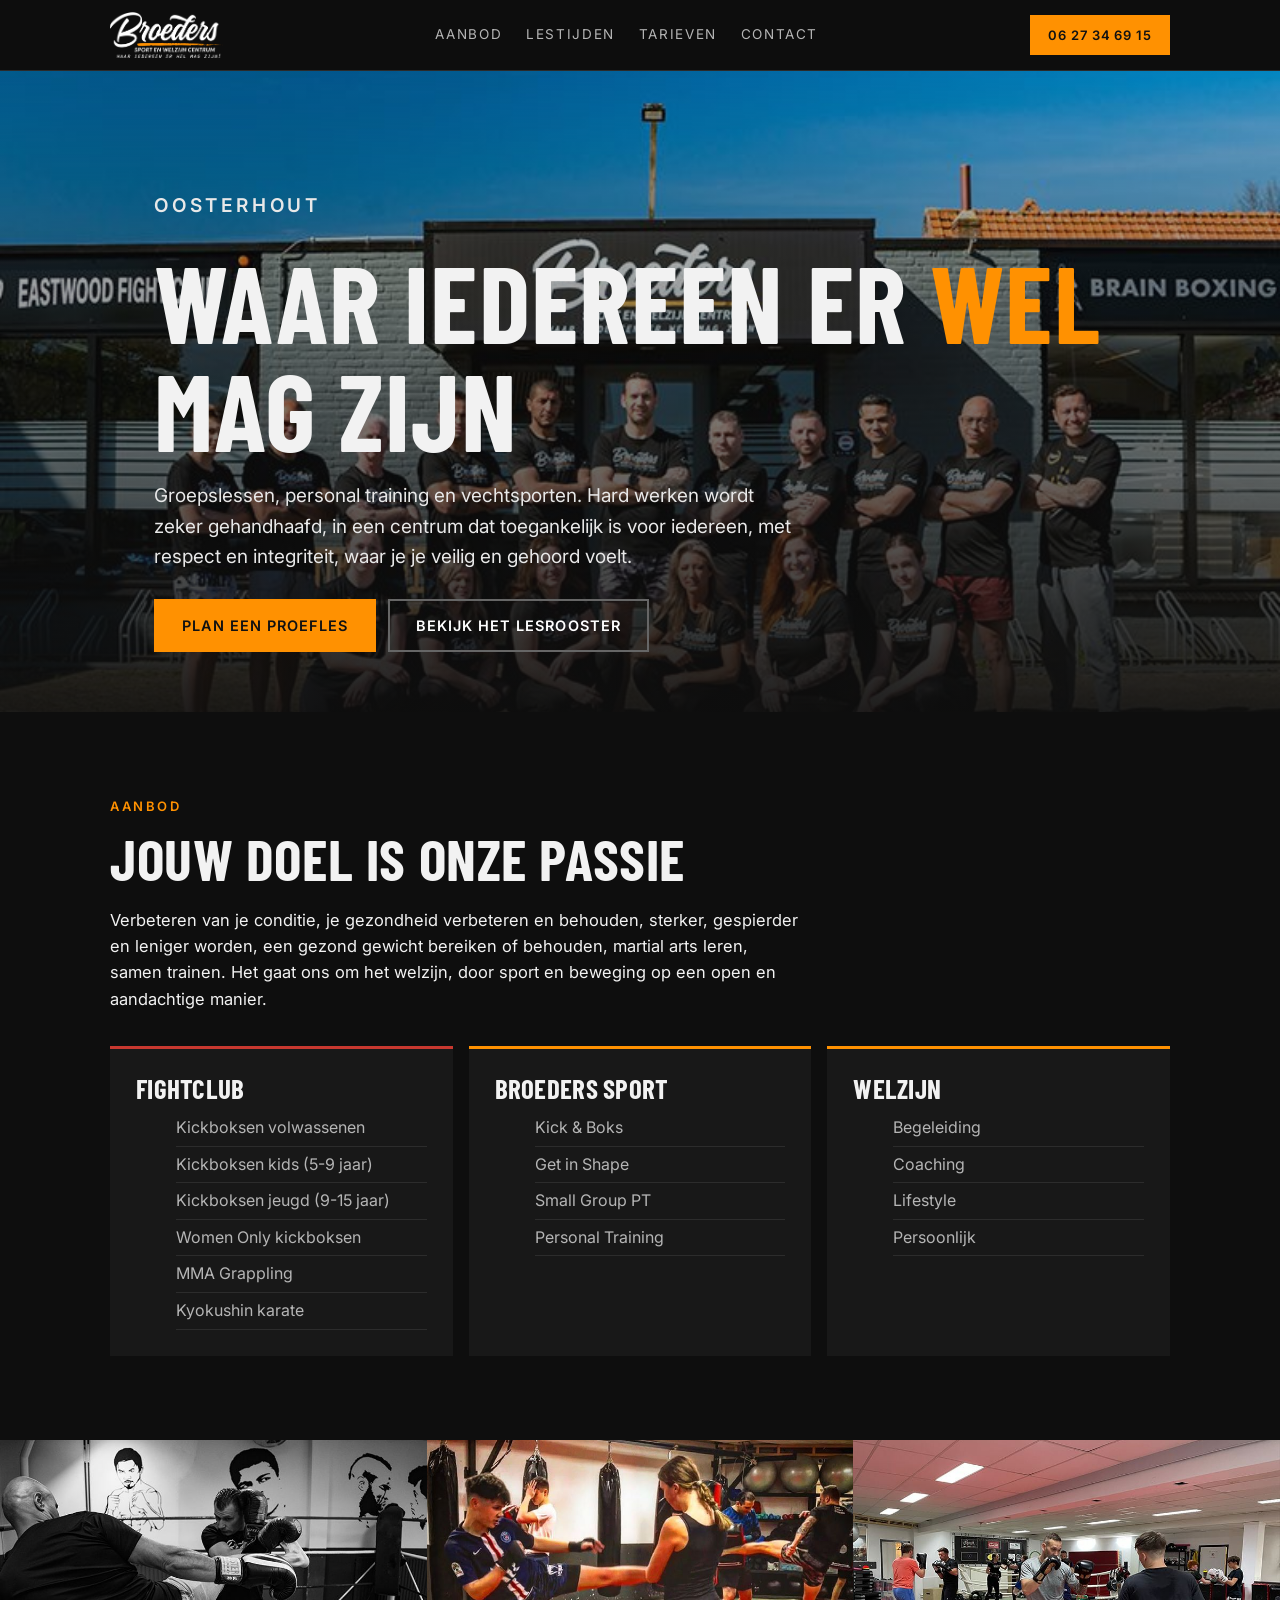
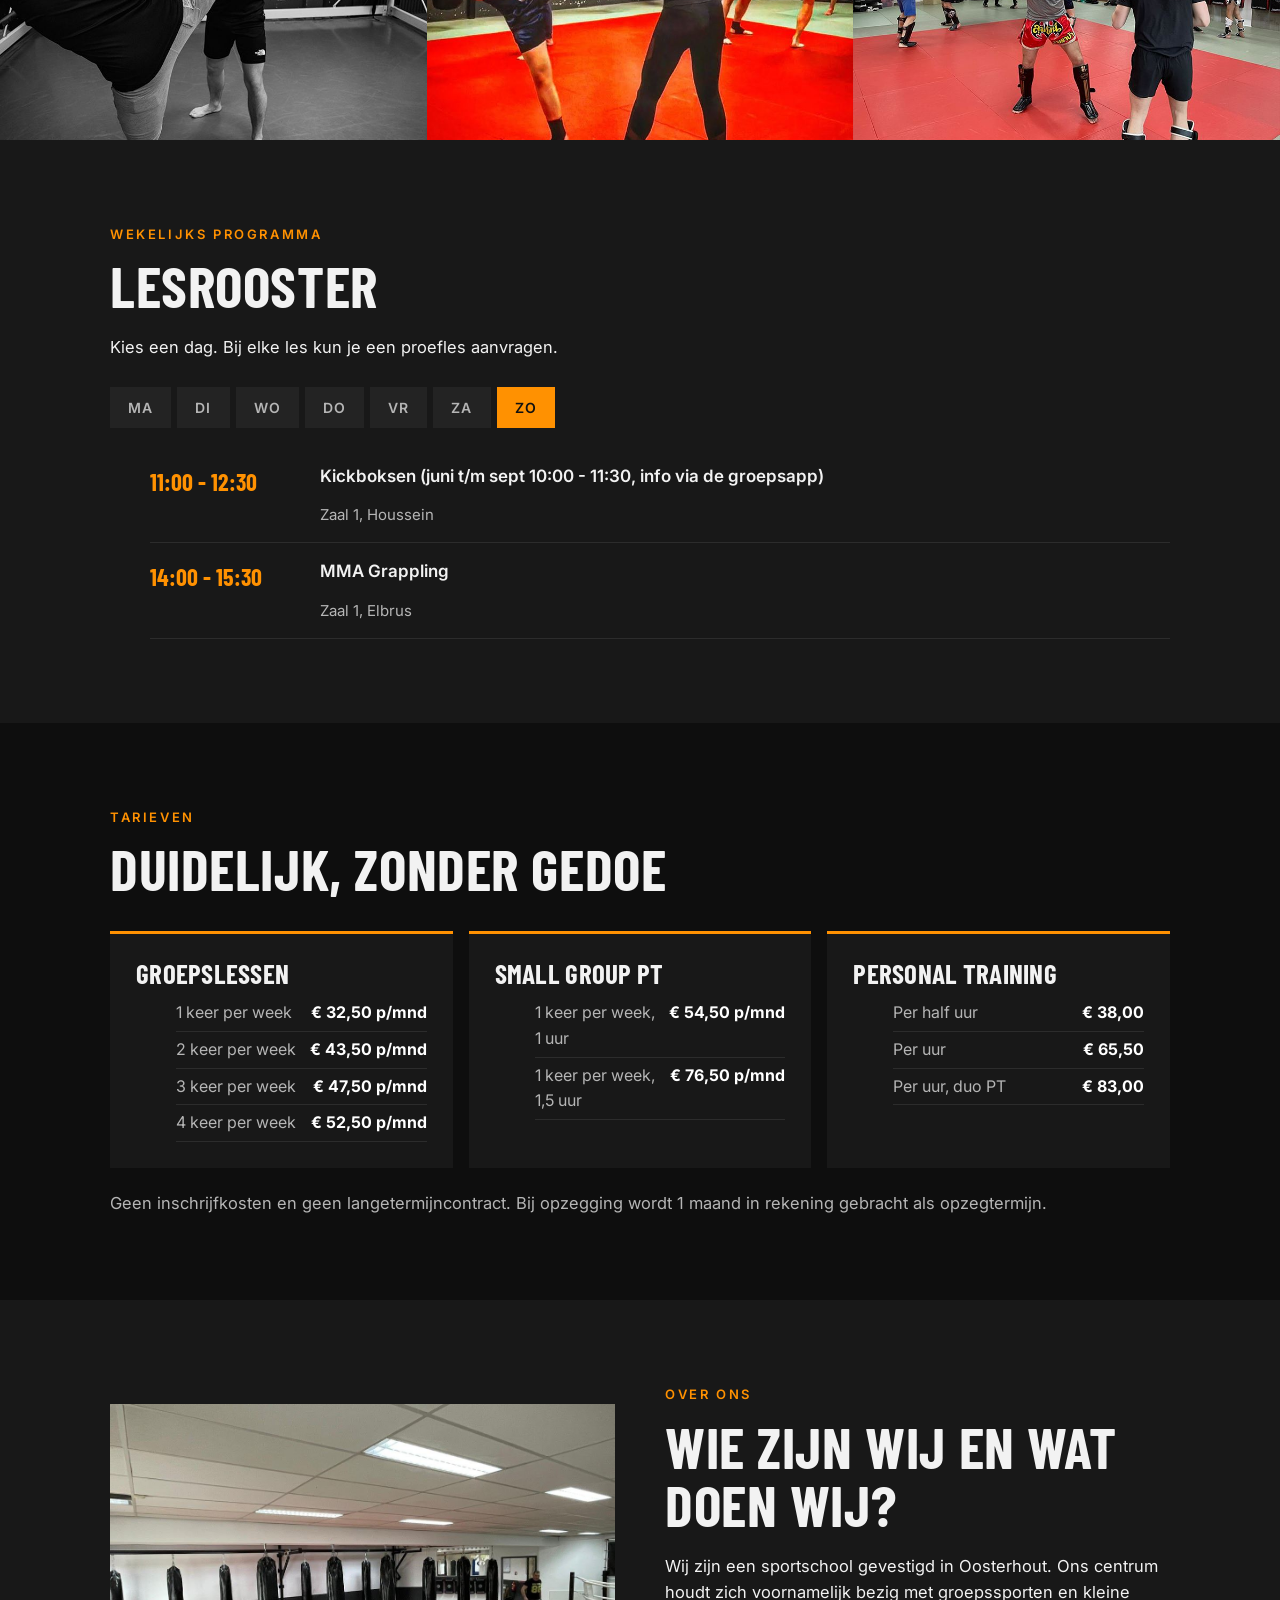
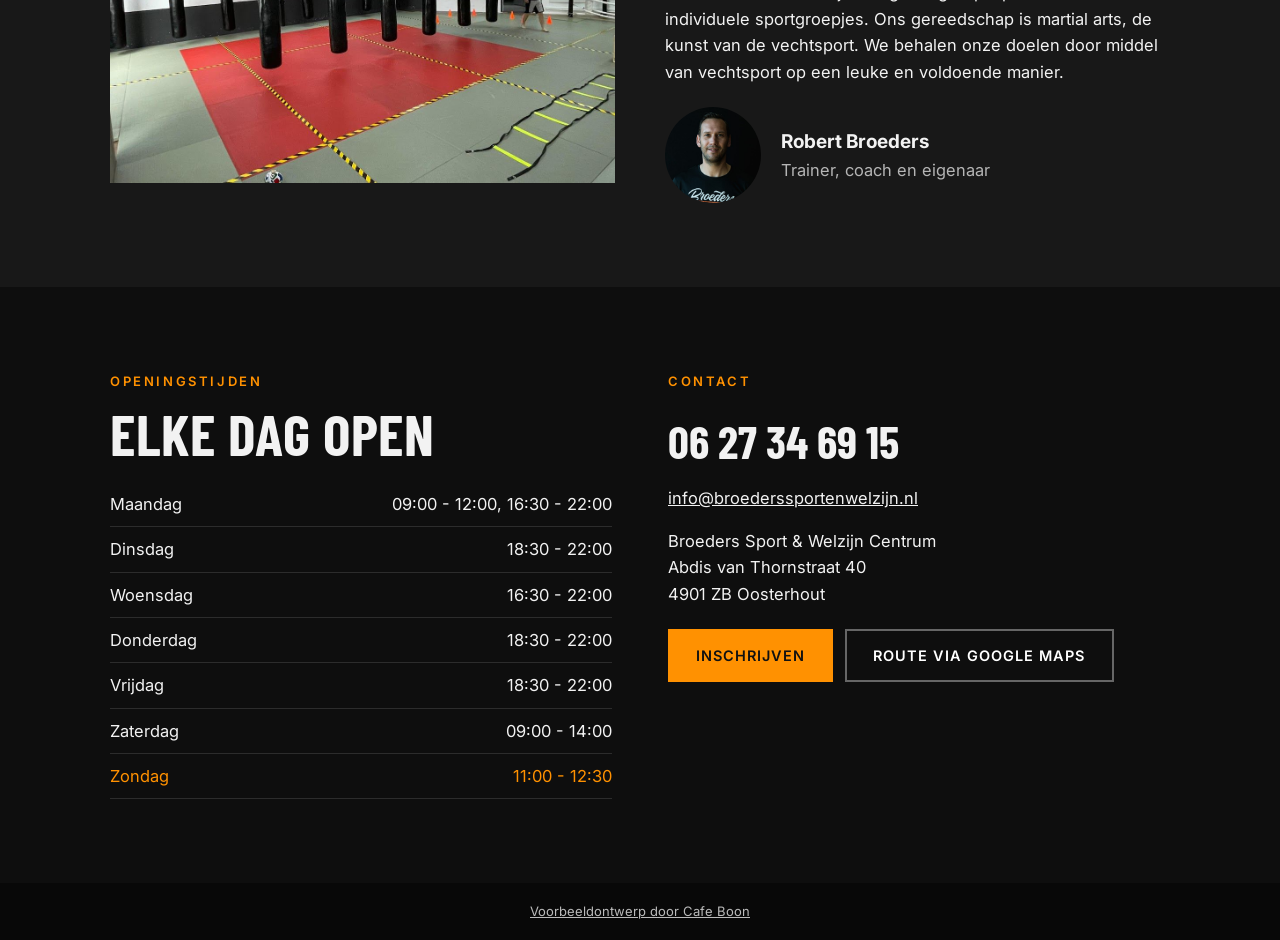
==== index.html @ d7dec356 "Voorbeeldwebsite Broeders Sport & Welzijn" ====
<!doctype html>
<html lang="nl">
<head>
<meta charset="utf-8">
<meta name="viewport" content="width=device-width,initial-scale=1">
<title>Broeders Sport en Welzijn Centrum | Sportschool in Oosterhout</title>
<meta name="description" content="Broeders Sport en Welzijn Centrum in Oosterhout. Kickboksen, MMA grappling, Kyokushin karate, Get in Shape en personal training. Bekijk het lesrooster en de tarieven en plan een proefles.">
<meta name="robots" content="noindex">
<link rel="icon" type="image/png" href="images/favicon.png">
<meta property="og:title" content="Broeders Sport en Welzijn Centrum">
<meta property="og:description" content="Waar iedereen er wel mag zijn.">
<meta property="og:image" content="https://broederssportenwelzijn.cafeboon.com/images/team.jpg">
<meta property="og:type" content="website">
<link rel="preconnect" href="https://fonts.googleapis.com"><link rel="preconnect" href="https://fonts.gstatic.com" crossorigin>
<link href="https://fonts.googleapis.com/css2?family=Barlow+Condensed:wght@700&family=Inter:wght@400;600&display=swap" rel="stylesheet">
<link rel="stylesheet" href="style.css">
</head>
<body class="nojs">
<header><div class="wrap">
<a href="#"><img src="images/logo.png" alt="Broeders sport en welzijn centrum"></a>
<nav><a href="#aanbod">Aanbod</a><a href="#lestijden">Lestijden</a><a href="#tarieven">Tarieven</a><a href="#contact">Contact</a></nav>
<a class="btn" href="tel:0627346915" style="padding:8px 16px;font-size:13px">06 27 34 69 15</a>
</div></header>

<div class="hero"><div class="wrap">
<p class="k">Oosterhout</p>
<h1>Waar iedereen er <em>wel</em> mag zijn</h1>
<p>Groepslessen, personal training en vechtsporten. Hard werken wordt zeker gehandhaafd, in een centrum dat toegankelijk is voor iedereen, met respect en integriteit, waar je je veilig en gehoord voelt.</p>
<div class="cta"><a class="btn" href="https://broederssportenwelzijn.nl/proefles/" target="_blank" rel="noopener">Plan een proefles</a><a class="btn o" href="#lestijden">Bekijk het lesrooster</a></div>
</div></div>

<section id="aanbod"><div class="wrap">
<p class="k">Aanbod</p>
<h2>Jouw doel is onze passie</h2>
<p style="max-width:42em">Verbeteren van je conditie, je gezondheid verbeteren en behouden, sterker, gespierder en leniger worden, een gezond gewicht bereiken of behouden, martial arts leren, samen trainen. Het gaat ons om het welzijn, door sport en beweging op een open en aandachtige manier.</p>
<div class="grid3">
<div class="card red"><h3>Fightclub</h3><ul><li>Kickboksen volwassenen</li><li>Kickboksen kids (5-9 jaar)</li><li>Kickboksen jeugd (9-15 jaar)</li><li>Women Only kickboksen</li><li>MMA Grappling</li><li>Kyokushin karate</li></ul></div>
<div class="card"><h3>Broeders Sport</h3><ul><li>Kick &amp; Boks</li><li>Get in Shape</li><li>Small Group PT</li><li>Personal Training</li></ul></div>
<div class="card"><h3>Welzijn</h3><ul><li>Begeleiding</li><li>Coaching</li><li>Lifestyle</li><li>Persoonlijk</li></ul></div>
</div>
</div></section>

<div class="photos"><img src="images/actie.jpg" alt="Kickboksen training" loading="lazy"><img src="images/les.jpg" alt="Groepsles op de rode mat" loading="lazy"><img src="images/zakken.jpg" alt="De zaal met bokszakken" loading="lazy"></div>

<section class="alt" id="lestijden"><div class="wrap">
<p class="k">Wekelijks programma</p>
<h2>Lesrooster</h2>
<p>Kies een dag. Bij elke les kun je een proefles aanvragen.</p>
<div class="tabs" id="tabs"><button data-d="1">Ma</button><button data-d="2">Di</button><button data-d="3">Wo</button><button data-d="4">Do</button><button data-d="5">Vr</button><button data-d="6">Za</button><button data-d="0">Zo</button></div>
<div id="days">
<div class="day" data-d="1"><h3>Maandag</h3><ul><li><b>09:00 - 10:00</b><span class="pg">Get in Shape</span><span class="m">Zaal 1, Stefan</span></li><li><b>16:30 - 17:15</b><span class="pg">Weerbaarheid kickboksen kids (5-9 jaar)</span><span class="m">Zaal 1, Robert</span></li><li><b>17:30 - 18:30</b><span class="pg">Kickboksen jeugd (9-14 jaar)</span><span class="m">Zaal 1, Mitchell</span></li><li><b>18:45 - 19:45</b><span class="pg">Get in Shape</span><span class="m">Zaal 1, Robert, Mitchell</span></li><li><b>20:00 - 21:30</b><span class="pg">Kickboksen volwassenen</span><span class="m">Zaal 1, Robert</span></li></ul></div>
<div class="day" data-d="2"><h3>Dinsdag</h3><ul><li><b>18:45 - 19:45</b><span class="pg">Kyokushin karate kumite</span><span class="m">Zaal 1, Kees, Robert</span></li><li><b>19:00 - 20:30</b><span class="pg">MMA Grappling</span><span class="m">Zaal 3, Elbrus</span></li><li><b>20:00 - 21:00</b><span class="pg">Women Only kickboksen</span><span class="m">Zaal 1, Carly</span></li><li><b>20:00 - 21:00</b><span class="pg">Kick &amp; Boks</span><span class="m">Zaal 2, Remco</span></li></ul></div>
<div class="day" data-d="3"><h3>Woensdag</h3><ul><li><b>16:30 - 17:15</b><span class="pg">Weerbaarheid kickboksen kids (5-9 jaar)</span><span class="m">Zaal 1, Robert, Donna</span></li><li><b>17:30 - 18:30</b><span class="pg">Kickboksen jeugd (9-14 jaar)</span><span class="m">Zaal 1, Mitchell</span></li><li><b>18:45 - 19:45</b><span class="pg">Kickboksen wedstrijdgroep</span><span class="m">Zaal 1, Robert, Mitchell</span></li><li><b>20:00 - 21:30</b><span class="pg">Kickboksen</span><span class="m">Zaal 1, Bryan, Tigo</span></li></ul></div>
<div class="day" data-d="4"><h3>Donderdag</h3><ul><li><b>18:45 - 19:45</b><span class="pg">Get in Shape</span><span class="m">Zaal 1, Remco</span></li><li><b>20:00 - 21:30</b><span class="pg">MMA Grappling</span><span class="m">Zaal 1, Elbrus</span></li></ul></div>
<div class="day" data-d="5"><h3>Vrijdag</h3><ul><li><b>18:45 - 19:45</b><span class="pg">Kickboksen jeugd en kids (9-14 jaar)</span><span class="m">Zaal 1 of 2, Robert, Donna</span></li><li><b>18:45 - 19:45</b><span class="pg">Women Only</span><span class="m">Zaal 2 of 3, Derrick, Carly</span></li><li><b>18:45 - 19:45</b><span class="pg">Kick &amp; Boks</span><span class="m">Zaal 2, Derrick, Carly</span></li><li><b>20:00 - 21:30</b><span class="pg">Kickboksen</span><span class="m">Zaal 1, Robert, Tigo</span></li></ul></div>
<div class="day" data-d="6"><h3>Zaterdag</h3><ul><li><b>08:30 - 09:15</b><span class="pg">Kyokushin karate kata</span><span class="m">Zaal 1, Kees, Hens, Suleyman</span></li><li><b>08:30 - 09:30</b><span class="pg">Small Group PT</span><span class="m">Zaal 3, Duncan</span></li><li><b>09:30 - 10:30</b><span class="pg">Kyokushin karate kumite (gevechtstraining)</span><span class="m">Zaal 1, Kees, Robert</span></li><li><b>10:45 - 11:45</b><span class="pg">Personal training</span><span class="m">Zaal 1, Robert</span></li></ul></div>
<div class="day" data-d="0"><h3>Zondag</h3><ul><li><b>11:00 - 12:30</b><span class="pg">Kickboksen (juni t/m sept 10:00 - 11:30, info via de groepsapp)</span><span class="m">Zaal 1, Houssein</span></li><li><b>14:00 - 15:30</b><span class="pg">MMA Grappling</span><span class="m">Zaal 1, Elbrus</span></li></ul></div>

</div>
</div></section>

<section id="tarieven"><div class="wrap">
<p class="k">Tarieven</p>
<h2>Duidelijk, zonder gedoe</h2>
<div class="tarief">
<div class="card"><h3>Groepslessen</h3><ul><li><span>1 keer per week</span><b>€ 32,50 p/mnd</b></li><li><span>2 keer per week</span><b>€ 43,50 p/mnd</b></li><li><span>3 keer per week</span><b>€ 47,50 p/mnd</b></li><li><span>4 keer per week</span><b>€ 52,50 p/mnd</b></li></ul></div>
<div class="card"><h3>Small Group PT</h3><ul><li><span>1 keer per week, 1 uur</span><b>€ 54,50 p/mnd</b></li><li><span>1 keer per week, 1,5 uur</span><b>€ 76,50 p/mnd</b></li></ul></div>
<div class="card"><h3>Personal Training</h3><ul><li><span>Per half uur</span><b>€ 38,00</b></li><li><span>Per uur</span><b>€ 65,50</b></li><li><span>Per uur, duo PT</span><b>€ 83,00</b></li></ul></div>
</div>
<p class="fine">Geen inschrijfkosten en geen langetermijncontract. Bij opzegging wordt 1 maand in rekening gebracht als opzegtermijn.</p>
</div></section>

<section class="alt"><div class="wrap split">
<img src="images/zaal.jpg" alt="De zaal van Broeders Sport en Welzijn Centrum" loading="lazy">
<div>
<p class="k">Over ons</p>
<h2>Wie zijn wij en wat doen wij?</h2>
<p>Wij zijn een sportschool gevestigd in Oosterhout. Ons centrum houdt zich voornamelijk bezig met groepssporten en kleine individuele sportgroepjes. Ons gereedschap is martial arts, de kunst van de vechtsport. We behalen onze doelen door middel van vechtsport op een leuke en voldoende manier.</p>
<div class="person"><img src="images/robert.jpg" alt="Robert Broeders"><div><b style="font-size:19px">Robert Broeders</b><br><span style="color:var(--mut)">Trainer, coach en eigenaar</span></div></div>
</div></div></section>

<section id="contact"><div class="wrap cgrid">
<div>
<p class="k">Openingstijden</p>
<h2>Elke dag open</h2>
<table class="hours" id="hours">
<tr data-d="1"><td>Maandag</td><td>09:00 - 12:00, 16:30 - 22:00</td></tr>
<tr data-d="2"><td>Dinsdag</td><td>18:30 - 22:00</td></tr>
<tr data-d="3"><td>Woensdag</td><td>16:30 - 22:00</td></tr>
<tr data-d="4"><td>Donderdag</td><td>18:30 - 22:00</td></tr>
<tr data-d="5"><td>Vrijdag</td><td>18:30 - 22:00</td></tr>
<tr data-d="6"><td>Zaterdag</td><td>09:00 - 14:00</td></tr>
<tr data-d="0"><td>Zondag</td><td>11:00 - 12:30</td></tr>
</table>
</div>
<div>
<p class="k">Contact</p>
<a class="big" href="tel:0627346915">06 27 34 69 15</a>
<p><a href="mailto:info@broederssportenwelzijn.nl">info@broederssportenwelzijn.nl</a></p>
<p style="margin:16px 0 22px">Broeders Sport &amp; Welzijn Centrum<br>Abdis van Thornstraat 40<br>4901 ZB Oosterhout</p>
<div class="cta"><a class="btn" href="https://broederssportenwelzijn.nl/inschrijven/" target="_blank" rel="noopener">Inschrijven</a><a class="btn o" href="https://www.google.com/maps/dir/?api=1&destination=Abdis+van+Thornstraat+40+4901+ZB+Oosterhout" target="_blank" rel="noopener">Route via Google Maps</a></div>
</div></div></section>

<footer><a href="https://cafeboon.com" target="_blank" rel="noopener">Voorbeeldontwerp door Cafe Boon</a></footer>
<div class="callbar"><a href="tel:0627346915">Bel ons</a><a href="https://www.google.com/maps/dir/?api=1&destination=Abdis+van+Thornstraat+40+4901+ZB+Oosterhout">Route</a></div>
<script>
document.body.classList.remove('nojs');
var d=new Date().getDay();
var r=document.querySelector('#hours tr[data-d="'+d+'"]');if(r)r.className='today';
var bs=document.querySelectorAll('#tabs button'),ds=document.querySelectorAll('.day');
function show(n){bs.forEach(function(b){b.classList.toggle('on',b.dataset.d==n)});ds.forEach(function(x){x.classList.toggle('on',x.dataset.d==n)})}
bs.forEach(function(b){b.onclick=function(){show(b.dataset.d)}});show(d);
</script>
</body></html>
---- style.css ----
:root{--bk:#0e0e0e;--bk2:#181818;--bk3:#232323;--or:#ff9101;--red:#c8382f;--t:#f2f2f2;--mut:#b5b5b5}
*{box-sizing:border-box;margin:0}
html{scroll-behavior:smooth}
body{font-family:"Inter",system-ui,sans-serif;background:var(--bk);color:var(--t);line-height:1.6;font-size:16.5px}
a{color:inherit}
.wrap{max-width:1100px;margin:0 auto;padding:0 20px}
h1,h2,h3{font-family:"Barlow Condensed",sans-serif;text-transform:uppercase;font-weight:700;line-height:1;letter-spacing:.01em}
header{position:sticky;top:0;z-index:10;background:rgba(14,14,14,.96);backdrop-filter:blur(8px);border-bottom:1px solid #2a2a2a}
header .wrap{display:flex;align-items:center;justify-content:space-between;height:70px}
header img{height:46px;display:block}
nav{display:flex;gap:24px;font-size:13.5px;letter-spacing:.12em;text-transform:uppercase}
nav a{text-decoration:none;color:var(--mut)}nav a:hover{color:var(--or)}
.btn{display:inline-block;background:var(--or);color:#111;text-decoration:none;padding:13px 26px;font-weight:600;font-size:14.5px;letter-spacing:.07em;text-transform:uppercase;border:2px solid var(--or)}
.btn:hover{background:transparent;color:var(--or)}
.btn.o{background:transparent;color:#fff;border-color:#666}.btn.o:hover{border-color:var(--or);color:var(--or)}
.hero{min-height:640px;display:flex;align-items:flex-end;background:linear-gradient(180deg,rgba(14,14,14,.1) 0%,rgba(14,14,14,.93) 100%),url(images/team.jpg) center 30%/cover}
.hero .wrap{padding:120px 20px 60px}
.hero h1{font-size:clamp(50px,9vw,108px);max-width:9em;margin-bottom:18px}
.hero h1 em{font-style:normal;color:var(--or)}
.hero p{max-width:34em;font-size:19px;color:#e8e8e8;margin-bottom:26px}
.cta{display:flex;gap:12px;flex-wrap:wrap}
section{padding:84px 0}
.k{color:var(--or);font-size:13px;letter-spacing:.2em;text-transform:uppercase;font-weight:600;margin-bottom:12px}
h2{font-size:clamp(36px,5vw,58px);margin-bottom:20px}
h3{font-size:27px;margin-bottom:8px}
.grid3{display:grid;grid-template-columns:repeat(3,1fr);gap:16px;margin-top:34px}
.card{background:var(--bk2);border-top:3px solid var(--or);padding:26px}
.card.red{border-color:var(--red)}
.card ul{list-style:none;color:var(--mut);font-size:16px}
.card li{padding:5px 0;border-bottom:1px solid #2c2c2c}
.alt{background:var(--bk2)}
.split{display:grid;grid-template-columns:1fr 1fr;gap:50px;align-items:center}
.split img{width:100%;display:block;aspect-ratio:4/3;object-fit:cover}
.photos{display:grid;grid-template-columns:repeat(3,1fr);gap:0}
.photos img{width:100%;height:300px;object-fit:cover;display:block}
.tabs{display:flex;gap:6px;flex-wrap:wrap;margin:26px 0 20px}
.tabs button{font:600 14px "Inter",sans-serif;letter-spacing:.08em;text-transform:uppercase;background:var(--bk3);color:var(--mut);border:0;padding:12px 18px;cursor:pointer}
.tabs button.on{background:var(--or);color:#111}
.day{display:none}.day.on{display:block}
.nojs .day{display:block;margin-bottom:24px}
.day h3{display:none}.nojs .day h3{display:block}
.day ul{list-style:none}
.day li{display:grid;grid-template-columns:150px 1fr;gap:2px 20px;padding:15px 0;border-bottom:1px solid #2c2c2c}
.day li b{font-family:"Barlow Condensed",sans-serif;font-size:24px;color:var(--or);font-weight:700}
.day li .pg{font-weight:600;font-size:17px}
.day li .m{grid-column:2;color:var(--mut);font-size:15px}
.tarief{display:grid;grid-template-columns:repeat(3,1fr);gap:16px;margin-top:34px}
.tarief .card li{display:flex;justify-content:space-between;gap:12px}
.tarief .card li b{color:#fff;white-space:nowrap}
.fine{color:var(--mut);margin-top:22px}
.hours{width:100%;border-collapse:collapse;margin-top:6px}
.hours td{padding:9px 0;border-bottom:1px solid #2c2c2c}
.hours td:last-child{text-align:right}
.hours tr.today td{color:var(--or)}
.cgrid{display:grid;grid-template-columns:1fr 1fr;gap:56px}
.big{font-family:"Barlow Condensed",sans-serif;font-size:46px;font-weight:700;text-decoration:none;display:block;margin:4px 0 8px}
.person{display:flex;gap:20px;align-items:center;margin-top:22px}
.person img{width:96px;height:96px;border-radius:50%;object-fit:cover;object-position:top}
footer{background:#080808;color:#8b8b8b;font-size:13px;text-align:center;padding:18px}
footer a{color:#bbb}
.callbar{display:none}
@media(max-width:860px){
 nav{display:none}.grid3,.tarief{grid-template-columns:1fr}.split,.cgrid{grid-template-columns:1fr;gap:28px}.photos{grid-template-columns:1fr}.photos img{height:220px}
 section{padding:56px 0}.hero{min-height:540px}.day li{grid-template-columns:1fr}.day li .m{grid-column:1}
 .callbar{display:flex;position:fixed;bottom:0;left:0;right:0;z-index:20}
 .callbar a{flex:1;text-align:center;padding:14px;text-decoration:none;background:#000;color:#fff;font-weight:600;letter-spacing:.05em;text-transform:uppercase;font-size:14px}
 .callbar a+a{background:var(--or);color:#111}
 body{padding-bottom:50px}
}
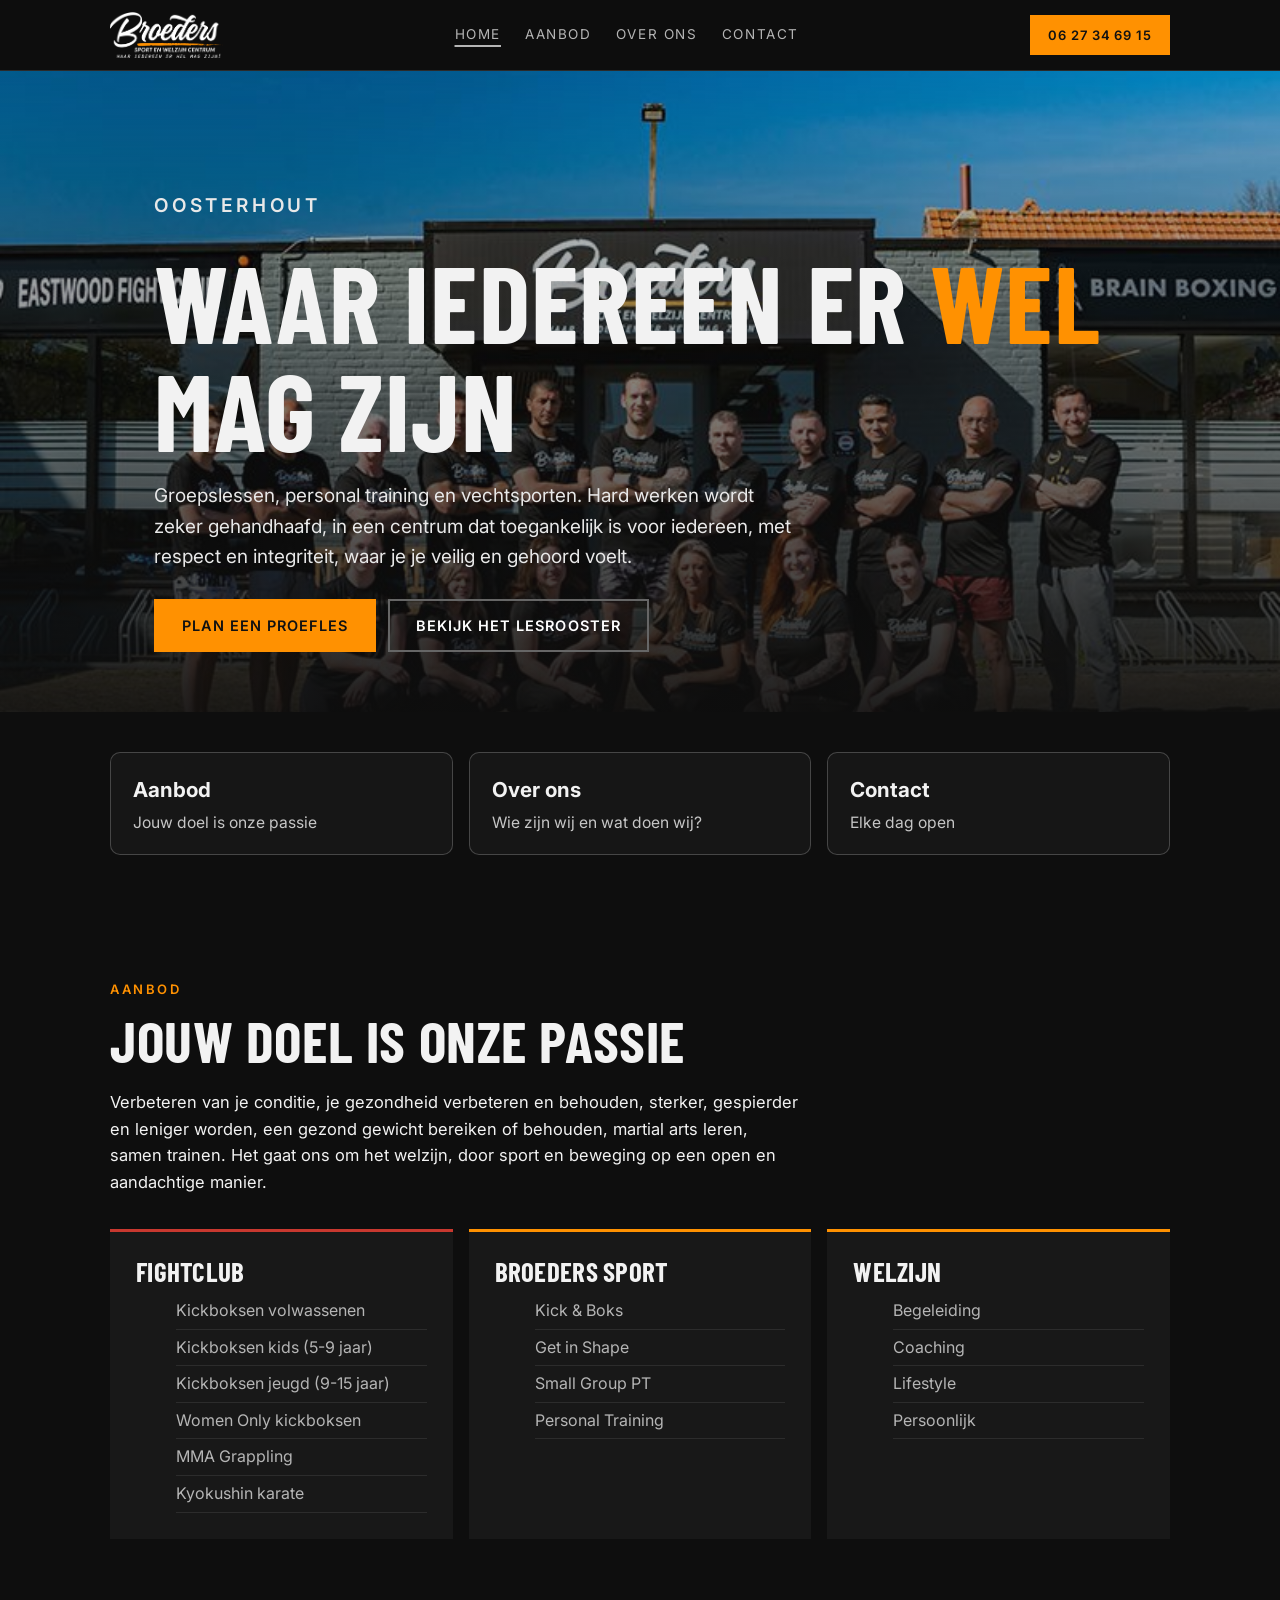
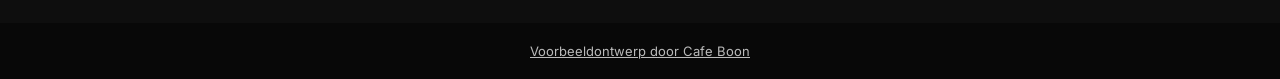
==== commit f8cc1753: "Website opgedeeld in meerdere pagina's" ====
--- a/index.html
+++ b/index.html
@@ -17,19 +17,19 @@
 </head>
 <body class="nojs">
 <header><div class="wrap">
-<a href="#"><img src="images/logo.png" alt="Broeders sport en welzijn centrum"></a>
-<nav><a href="#aanbod">Aanbod</a><a href="#lestijden">Lestijden</a><a href="#tarieven">Tarieven</a><a href="#contact">Contact</a></nav>
+<a href="index.html"><img alt="Broeders sport en welzijn centrum" src="images/logo.png"/></a>
+<nav><a aria-current="page" href="index.html">Home</a><a href="aanbod.html">Aanbod</a><a href="over.html">Over ons</a><a href="contact.html">Contact</a></nav>
 <a class="btn" href="tel:0627346915" style="padding:8px 16px;font-size:13px">06 27 34 69 15</a>
 </div></header>
-
+<div aria-label="Pagina's" class="sn-bar" role="navigation"><a aria-current="page" class="sn-link" href="index.html">Home</a><a class="sn-link" href="aanbod.html">Aanbod</a><a class="sn-link" href="over.html">Over ons</a><a class="sn-link" href="contact.html">Contact</a></div>
 <div class="hero"><div class="wrap">
 <p class="k">Oosterhout</p>
 <h1>Waar iedereen er <em>wel</em> mag zijn</h1>
 <p>Groepslessen, personal training en vechtsporten. Hard werken wordt zeker gehandhaafd, in een centrum dat toegankelijk is voor iedereen, met respect en integriteit, waar je je veilig en gehoord voelt.</p>
-<div class="cta"><a class="btn" href="https://broederssportenwelzijn.nl/proefles/" target="_blank" rel="noopener">Plan een proefles</a><a class="btn o" href="#lestijden">Bekijk het lesrooster</a></div>
+<div class="cta"><a class="btn" href="https://broederssportenwelzijn.nl/proefles/" rel="noopener" target="_blank">Plan een proefles</a><a class="btn o" href="aanbod.html#lestijden">Bekijk het lesrooster</a></div>
 </div></div>
-
-<section id="aanbod"><div class="wrap">
+<div class="sn-cards"><a class="sn-card" href="aanbod.html"><strong>Aanbod</strong><span>Jouw doel is onze passie</span></a><a class="sn-card" href="over.html"><strong>Over ons</strong><span>Wie zijn wij en wat doen wij?</span></a><a class="sn-card" href="contact.html"><strong>Contact</strong><span>Elke dag open</span></a></div>
+<section><div class="wrap">
 <p class="k">Aanbod</p>
 <h2>Jouw doel is onze passie</h2>
 <p style="max-width:42em">Verbeteren van je conditie, je gezondheid verbeteren en behouden, sterker, gespierder en leniger worden, een gezond gewicht bereiken of behouden, martial arts leren, samen trainen. Het gaat ons om het welzijn, door sport en beweging op een open en aandachtige manier.</p>
@@ -39,76 +39,12 @@
 <div class="card"><h3>Welzijn</h3><ul><li>Begeleiding</li><li>Coaching</li><li>Lifestyle</li><li>Persoonlijk</li></ul></div>
 </div>
 </div></section>
-
-<div class="photos"><img src="images/actie.jpg" alt="Kickboksen training" loading="lazy"><img src="images/les.jpg" alt="Groepsles op de rode mat" loading="lazy"><img src="images/zakken.jpg" alt="De zaal met bokszakken" loading="lazy"></div>
-
-<section class="alt" id="lestijden"><div class="wrap">
-<p class="k">Wekelijks programma</p>
-<h2>Lesrooster</h2>
-<p>Kies een dag. Bij elke les kun je een proefles aanvragen.</p>
-<div class="tabs" id="tabs"><button data-d="1">Ma</button><button data-d="2">Di</button><button data-d="3">Wo</button><button data-d="4">Do</button><button data-d="5">Vr</button><button data-d="6">Za</button><button data-d="0">Zo</button></div>
-<div id="days">
-<div class="day" data-d="1"><h3>Maandag</h3><ul><li><b>09:00 - 10:00</b><span class="pg">Get in Shape</span><span class="m">Zaal 1, Stefan</span></li><li><b>16:30 - 17:15</b><span class="pg">Weerbaarheid kickboksen kids (5-9 jaar)</span><span class="m">Zaal 1, Robert</span></li><li><b>17:30 - 18:30</b><span class="pg">Kickboksen jeugd (9-14 jaar)</span><span class="m">Zaal 1, Mitchell</span></li><li><b>18:45 - 19:45</b><span class="pg">Get in Shape</span><span class="m">Zaal 1, Robert, Mitchell</span></li><li><b>20:00 - 21:30</b><span class="pg">Kickboksen volwassenen</span><span class="m">Zaal 1, Robert</span></li></ul></div>
-<div class="day" data-d="2"><h3>Dinsdag</h3><ul><li><b>18:45 - 19:45</b><span class="pg">Kyokushin karate kumite</span><span class="m">Zaal 1, Kees, Robert</span></li><li><b>19:00 - 20:30</b><span class="pg">MMA Grappling</span><span class="m">Zaal 3, Elbrus</span></li><li><b>20:00 - 21:00</b><span class="pg">Women Only kickboksen</span><span class="m">Zaal 1, Carly</span></li><li><b>20:00 - 21:00</b><span class="pg">Kick &amp; Boks</span><span class="m">Zaal 2, Remco</span></li></ul></div>
-<div class="day" data-d="3"><h3>Woensdag</h3><ul><li><b>16:30 - 17:15</b><span class="pg">Weerbaarheid kickboksen kids (5-9 jaar)</span><span class="m">Zaal 1, Robert, Donna</span></li><li><b>17:30 - 18:30</b><span class="pg">Kickboksen jeugd (9-14 jaar)</span><span class="m">Zaal 1, Mitchell</span></li><li><b>18:45 - 19:45</b><span class="pg">Kickboksen wedstrijdgroep</span><span class="m">Zaal 1, Robert, Mitchell</span></li><li><b>20:00 - 21:30</b><span class="pg">Kickboksen</span><span class="m">Zaal 1, Bryan, Tigo</span></li></ul></div>
-<div class="day" data-d="4"><h3>Donderdag</h3><ul><li><b>18:45 - 19:45</b><span class="pg">Get in Shape</span><span class="m">Zaal 1, Remco</span></li><li><b>20:00 - 21:30</b><span class="pg">MMA Grappling</span><span class="m">Zaal 1, Elbrus</span></li></ul></div>
-<div class="day" data-d="5"><h3>Vrijdag</h3><ul><li><b>18:45 - 19:45</b><span class="pg">Kickboksen jeugd en kids (9-14 jaar)</span><span class="m">Zaal 1 of 2, Robert, Donna</span></li><li><b>18:45 - 19:45</b><span class="pg">Women Only</span><span class="m">Zaal 2 of 3, Derrick, Carly</span></li><li><b>18:45 - 19:45</b><span class="pg">Kick &amp; Boks</span><span class="m">Zaal 2, Derrick, Carly</span></li><li><b>20:00 - 21:30</b><span class="pg">Kickboksen</span><span class="m">Zaal 1, Robert, Tigo</span></li></ul></div>
-<div class="day" data-d="6"><h3>Zaterdag</h3><ul><li><b>08:30 - 09:15</b><span class="pg">Kyokushin karate kata</span><span class="m">Zaal 1, Kees, Hens, Suleyman</span></li><li><b>08:30 - 09:30</b><span class="pg">Small Group PT</span><span class="m">Zaal 3, Duncan</span></li><li><b>09:30 - 10:30</b><span class="pg">Kyokushin karate kumite (gevechtstraining)</span><span class="m">Zaal 1, Kees, Robert</span></li><li><b>10:45 - 11:45</b><span class="pg">Personal training</span><span class="m">Zaal 1, Robert</span></li></ul></div>
-<div class="day" data-d="0"><h3>Zondag</h3><ul><li><b>11:00 - 12:30</b><span class="pg">Kickboksen (juni t/m sept 10:00 - 11:30, info via de groepsapp)</span><span class="m">Zaal 1, Houssein</span></li><li><b>14:00 - 15:30</b><span class="pg">MMA Grappling</span><span class="m">Zaal 1, Elbrus</span></li></ul></div>
-
-</div>
-</div></section>
-
-<section id="tarieven"><div class="wrap">
-<p class="k">Tarieven</p>
-<h2>Duidelijk, zonder gedoe</h2>
-<div class="tarief">
-<div class="card"><h3>Groepslessen</h3><ul><li><span>1 keer per week</span><b>€ 32,50 p/mnd</b></li><li><span>2 keer per week</span><b>€ 43,50 p/mnd</b></li><li><span>3 keer per week</span><b>€ 47,50 p/mnd</b></li><li><span>4 keer per week</span><b>€ 52,50 p/mnd</b></li></ul></div>
-<div class="card"><h3>Small Group PT</h3><ul><li><span>1 keer per week, 1 uur</span><b>€ 54,50 p/mnd</b></li><li><span>1 keer per week, 1,5 uur</span><b>€ 76,50 p/mnd</b></li></ul></div>
-<div class="card"><h3>Personal Training</h3><ul><li><span>Per half uur</span><b>€ 38,00</b></li><li><span>Per uur</span><b>€ 65,50</b></li><li><span>Per uur, duo PT</span><b>€ 83,00</b></li></ul></div>
-</div>
-<p class="fine">Geen inschrijfkosten en geen langetermijncontract. Bij opzegging wordt 1 maand in rekening gebracht als opzegtermijn.</p>
-</div></section>
-
-<section class="alt"><div class="wrap split">
-<img src="images/zaal.jpg" alt="De zaal van Broeders Sport en Welzijn Centrum" loading="lazy">
-<div>
-<p class="k">Over ons</p>
-<h2>Wie zijn wij en wat doen wij?</h2>
-<p>Wij zijn een sportschool gevestigd in Oosterhout. Ons centrum houdt zich voornamelijk bezig met groepssporten en kleine individuele sportgroepjes. Ons gereedschap is martial arts, de kunst van de vechtsport. We behalen onze doelen door middel van vechtsport op een leuke en voldoende manier.</p>
-<div class="person"><img src="images/robert.jpg" alt="Robert Broeders"><div><b style="font-size:19px">Robert Broeders</b><br><span style="color:var(--mut)">Trainer, coach en eigenaar</span></div></div>
-</div></div></section>
-
-<section id="contact"><div class="wrap cgrid">
-<div>
-<p class="k">Openingstijden</p>
-<h2>Elke dag open</h2>
-<table class="hours" id="hours">
-<tr data-d="1"><td>Maandag</td><td>09:00 - 12:00, 16:30 - 22:00</td></tr>
-<tr data-d="2"><td>Dinsdag</td><td>18:30 - 22:00</td></tr>
-<tr data-d="3"><td>Woensdag</td><td>16:30 - 22:00</td></tr>
-<tr data-d="4"><td>Donderdag</td><td>18:30 - 22:00</td></tr>
-<tr data-d="5"><td>Vrijdag</td><td>18:30 - 22:00</td></tr>
-<tr data-d="6"><td>Zaterdag</td><td>09:00 - 14:00</td></tr>
-<tr data-d="0"><td>Zondag</td><td>11:00 - 12:30</td></tr>
-</table>
-</div>
-<div>
-<p class="k">Contact</p>
-<a class="big" href="tel:0627346915">06 27 34 69 15</a>
-<p><a href="mailto:info@broederssportenwelzijn.nl">info@broederssportenwelzijn.nl</a></p>
-<p style="margin:16px 0 22px">Broeders Sport &amp; Welzijn Centrum<br>Abdis van Thornstraat 40<br>4901 ZB Oosterhout</p>
-<div class="cta"><a class="btn" href="https://broederssportenwelzijn.nl/inschrijven/" target="_blank" rel="noopener">Inschrijven</a><a class="btn o" href="https://www.google.com/maps/dir/?api=1&destination=Abdis+van+Thornstraat+40+4901+ZB+Oosterhout" target="_blank" rel="noopener">Route via Google Maps</a></div>
-</div></div></section>
-
-<footer><a href="https://cafeboon.com" target="_blank" rel="noopener">Voorbeeldontwerp door Cafe Boon</a></footer>
-<div class="callbar"><a href="tel:0627346915">Bel ons</a><a href="https://www.google.com/maps/dir/?api=1&destination=Abdis+van+Thornstraat+40+4901+ZB+Oosterhout">Route</a></div>
-<script>
-document.body.classList.remove('nojs');
+<footer><a href="https://cafeboon.com" rel="noopener" target="_blank">Voorbeeldontwerp door Cafe Boon</a></footer>
+<div class="callbar"><a href="tel:0627346915">Bel ons</a><a href="https://www.google.com/maps/dir/?api=1&amp;destination=Abdis+van+Thornstraat+40+4901+ZB+Oosterhout">Route</a></div>
+<script>try{document.body.classList.remove('nojs');
 var d=new Date().getDay();
 var r=document.querySelector('#hours tr[data-d="'+d+'"]');if(r)r.className='today';
 var bs=document.querySelectorAll('#tabs button'),ds=document.querySelectorAll('.day');
 function show(n){bs.forEach(function(b){b.classList.toggle('on',b.dataset.d==n)});ds.forEach(function(x){x.classList.toggle('on',x.dataset.d==n)})}
-bs.forEach(function(b){b.onclick=function(){show(b.dataset.d)}});show(d);
-</script>
+bs.forEach(function(b){b.onclick=function(){show(b.dataset.d)}});show(d);}catch(e){}</script>
 </body></html>
--- a/style.css
+++ b/style.css
@@ -67,3 +67,17 @@
  .callbar a+a{background:var(--or);color:#111}
  body{padding-bottom:50px}
 }
+/* sitenav:start */
+.sn-bar{display:none;gap:6px;overflow-x:auto;white-space:nowrap;-webkit-overflow-scrolling:touch;padding:8px 12px;background:inherit;color:inherit;font:inherit;line-height:1.2;border-bottom:1px solid rgba(128,128,128,.35);box-sizing:border-box;max-width:100%}
+.sn-bar a.sn-link{flex:0 0 auto;padding:9px 15px;border-radius:999px;color:inherit;text-decoration:none;font-size:15px;font-weight:600;letter-spacing:0;text-transform:none;margin:0}
+.sn-bar a.sn-link[aria-current="page"]{background:rgba(128,128,128,.2);box-shadow:inset 0 -2px 0 currentColor}
+@media(max-width:860px){.sn-bar{display:flex}}
+nav a[aria-current="page"]:not(.cta):not(.btn):not(.call){text-decoration:underline;text-underline-offset:6px;text-decoration-thickness:2px}
+.sn-head{max-width:1100px;margin:0 auto;padding:40px 20px 0;box-sizing:border-box}
+.sn-head h1{margin:0;color:inherit;font-size:clamp(30px,5vw,46px);line-height:1.1}
+.sn-cards{max-width:1100px;margin:0 auto;padding:40px 20px;display:grid;grid-template-columns:repeat(auto-fit,minmax(230px,1fr));gap:16px;box-sizing:border-box}
+.sn-card{display:block;padding:20px 22px;border:1px solid rgba(128,128,128,.45);border-radius:10px;background:rgba(128,128,128,.07);color:inherit;text-decoration:none;min-width:0}
+.sn-card strong{display:block;font-size:1.25em;margin:0 0 6px;color:inherit}
+.sn-card span{display:block;opacity:.8;font-size:.95em;line-height:1.4}
+.sn-card:hover,.sn-card:focus-visible{border-color:currentColor}
+/* sitenav:end */
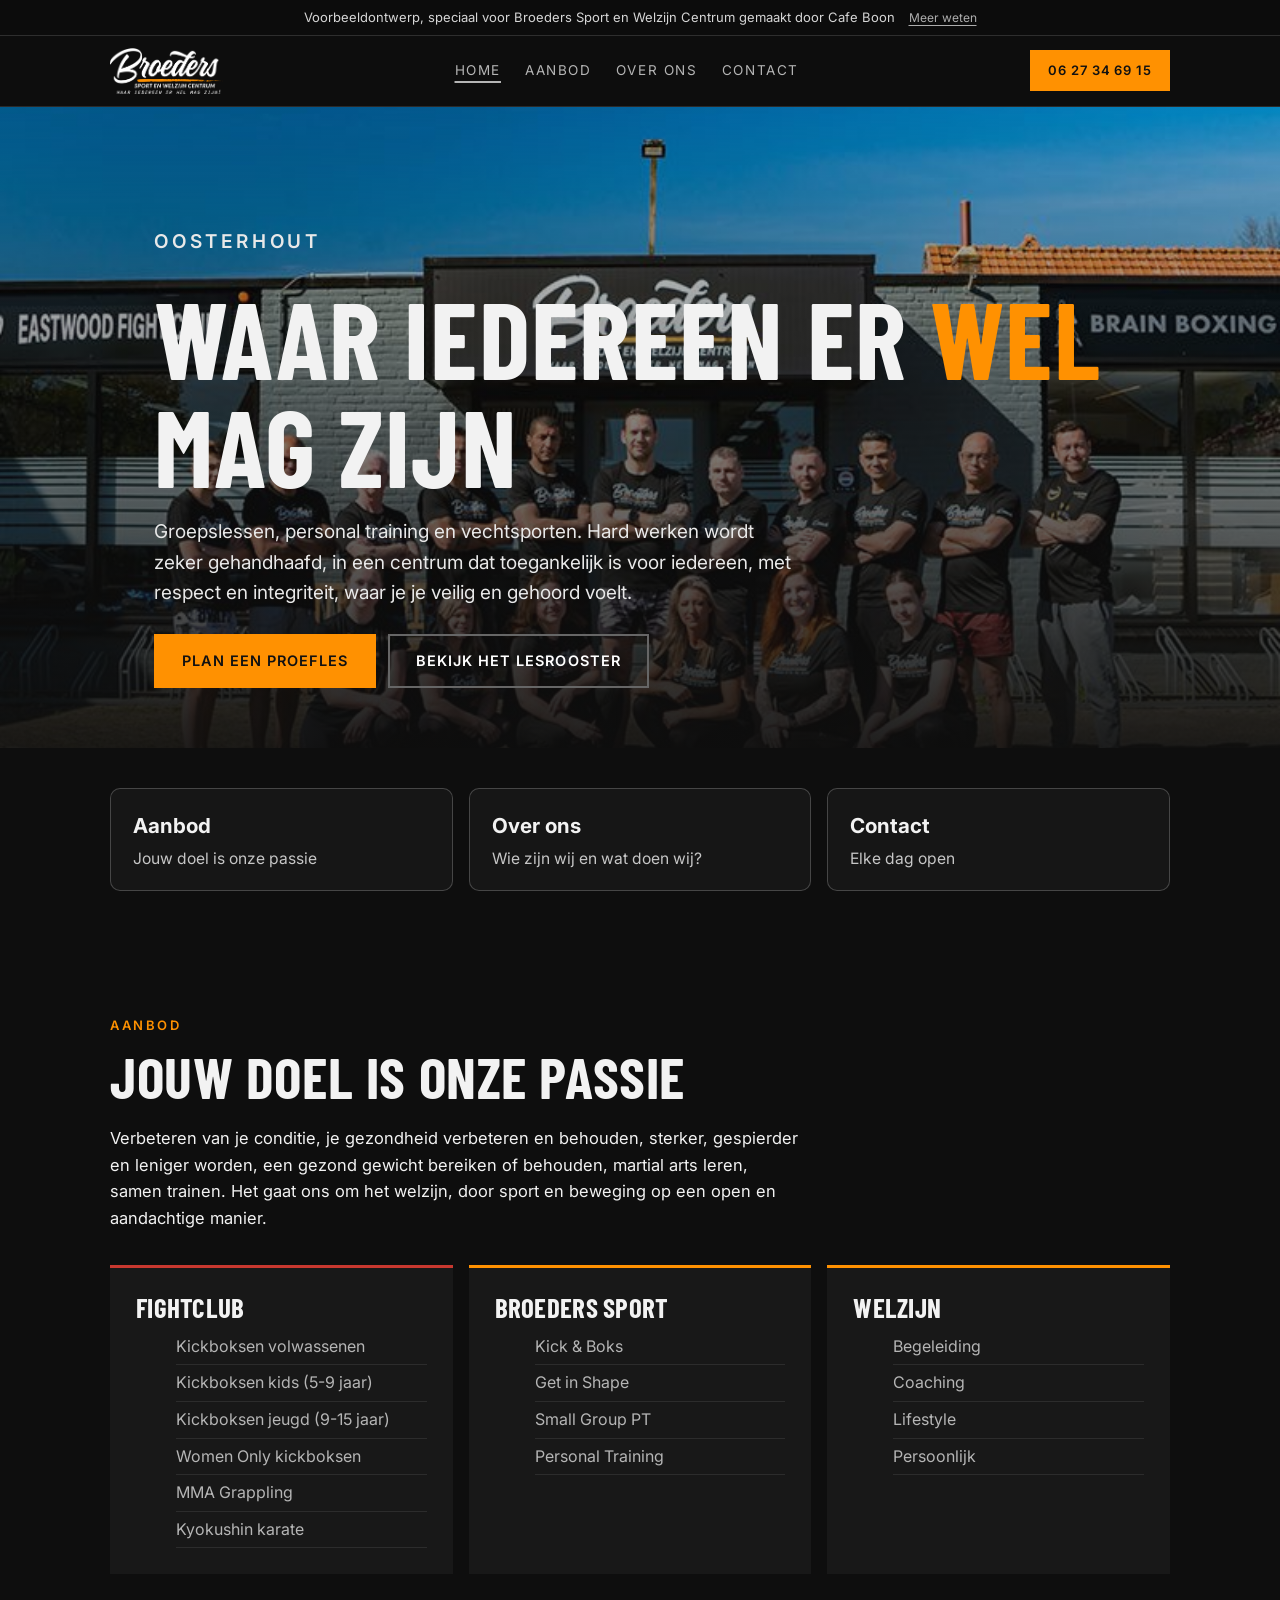
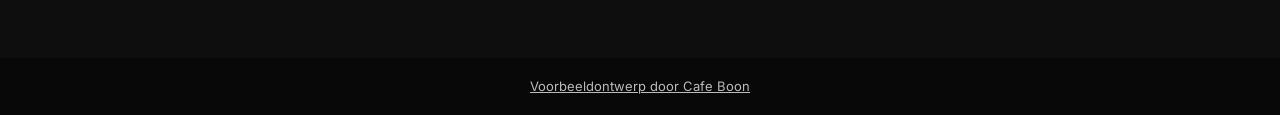
==== commit 5d5ebc89: "Werkende formulieren voor afspraken en aanvragen" ====
--- a/index.html
+++ b/index.html
@@ -16,6 +16,7 @@
 <link rel="stylesheet" href="style.css">
 </head>
 <body class="nojs">
+<div class="vb-banner" role="note"><span>Voorbeeldontwerp, speciaal voor Broeders Sport en Welzijn Centrum gemaakt door Cafe Boon</span><a href="https://cafeboon.com">Meer weten</a></div>
 <header><div class="wrap">
 <a href="index.html"><img alt="Broeders sport en welzijn centrum" src="images/logo.png"/></a>
 <nav><a aria-current="page" href="index.html">Home</a><a href="aanbod.html">Aanbod</a><a href="over.html">Over ons</a><a href="contact.html">Contact</a></nav>
@@ -26,7 +27,7 @@
 <p class="k">Oosterhout</p>
 <h1>Waar iedereen er <em>wel</em> mag zijn</h1>
 <p>Groepslessen, personal training en vechtsporten. Hard werken wordt zeker gehandhaafd, in een centrum dat toegankelijk is voor iedereen, met respect en integriteit, waar je je veilig en gehoord voelt.</p>
-<div class="cta"><a class="btn" href="https://broederssportenwelzijn.nl/proefles/" rel="noopener" target="_blank">Plan een proefles</a><a class="btn o" href="aanbod.html#lestijden">Bekijk het lesrooster</a></div>
+<div class="cta"><a class="btn" href="proefles.html">Plan een proefles</a><a class="btn o" href="aanbod.html#lestijden">Bekijk het lesrooster</a></div>
 </div></div>
 <div class="sn-cards"><a class="sn-card" href="aanbod.html"><strong>Aanbod</strong><span>Jouw doel is onze passie</span></a><a class="sn-card" href="over.html"><strong>Over ons</strong><span>Wie zijn wij en wat doen wij?</span></a><a class="sn-card" href="contact.html"><strong>Contact</strong><span>Elke dag open</span></a></div>
 <section><div class="wrap">
--- a/style.css
+++ b/style.css
@@ -81,3 +81,31 @@
 .sn-card span{display:block;opacity:.8;font-size:.95em;line-height:1.4}
 .sn-card:hover,.sn-card:focus-visible{border-color:currentColor}
 /* sitenav:end */
+/* voorbeeld-formulier:start */
+@layer sn{.sn-form button.btn{border:0;font:inherit;cursor:pointer;line-height:1.2}}
+.sn-formsec{padding:36px 0 72px}
+.sn-formwrap{max-width:1100px;margin:0 auto;padding:0 20px;box-sizing:border-box}
+.sn-formwrap>h2{margin:0 0 12px}
+.sn-formwrap>.sn-lead,.sn-formwrap>.sn-form,.sn-formwrap>.sn-done{max-width:720px}
+.sn-formwrap .sn-lead{margin:0 0 24px;opacity:.85}
+.sn-form{display:grid;grid-template-columns:1fr 1fr;gap:16px}
+.sn-field{display:flex;flex-direction:column;gap:6px;min-width:0;text-align:left}
+.sn-field.full{grid-column:1/-1}
+.sn-field label{font-size:14px;font-weight:600}
+.sn-field input,.sn-field select,.sn-field textarea{font:inherit;font-size:16px;line-height:1.4;color:inherit;background:rgba(128,128,128,.12);border:1px solid rgba(128,128,128,.55);border-radius:8px;padding:11px 12px;width:100%;box-sizing:border-box;min-width:0;max-width:100%;-webkit-appearance:none;appearance:none}
+.sn-field select{background-image:linear-gradient(45deg,transparent 50%,currentColor 50%),linear-gradient(135deg,currentColor 50%,transparent 50%);background-position:calc(100% - 20px) 50%,calc(100% - 15px) 50%;background-size:5px 5px;background-repeat:no-repeat;padding-right:38px}
+.sn-field select option{color:#111;background:#fff}
+.sn-field textarea{resize:vertical}
+.sn-field input:focus,.sn-field select:focus,.sn-field textarea:focus{outline:2px solid currentColor;outline-offset:1px}
+.sn-done{padding:28px;border:1px solid rgba(128,128,128,.55);border-radius:12px;background:rgba(128,128,128,.1)}
+.sn-done h2{margin:0 0 10px}
+.sn-done p{margin:0}
+.sn-done a{text-decoration:underline;text-underline-offset:3px;font-weight:600}
+.sn-formlink{padding:0 0 56px}
+@media(max-width:640px){.sn-form{grid-template-columns:1fr}.sn-formsec{padding:24px 0 56px}}
+/* voorbeeld-formulier:end */
+/* voorbeeldbanner:start */
+.vb-banner{display:flex;flex-wrap:wrap;justify-content:center;align-items:baseline;gap:2px 14px;padding:8px 16px;background:#0c0c0c;color:#d6d6d6;font-size:13px;line-height:1.45;letter-spacing:0;text-transform:none;font-weight:400;text-align:center;position:relative;z-index:1000;border-bottom:1px solid rgba(255,255,255,.14)}
+.vb-banner a{color:inherit;opacity:.8;text-decoration:underline;text-underline-offset:3px;font-size:12px;font-weight:400;white-space:nowrap;letter-spacing:0;text-transform:none}
+.vb-banner a:hover{opacity:1}
+/* voorbeeldbanner:end */
